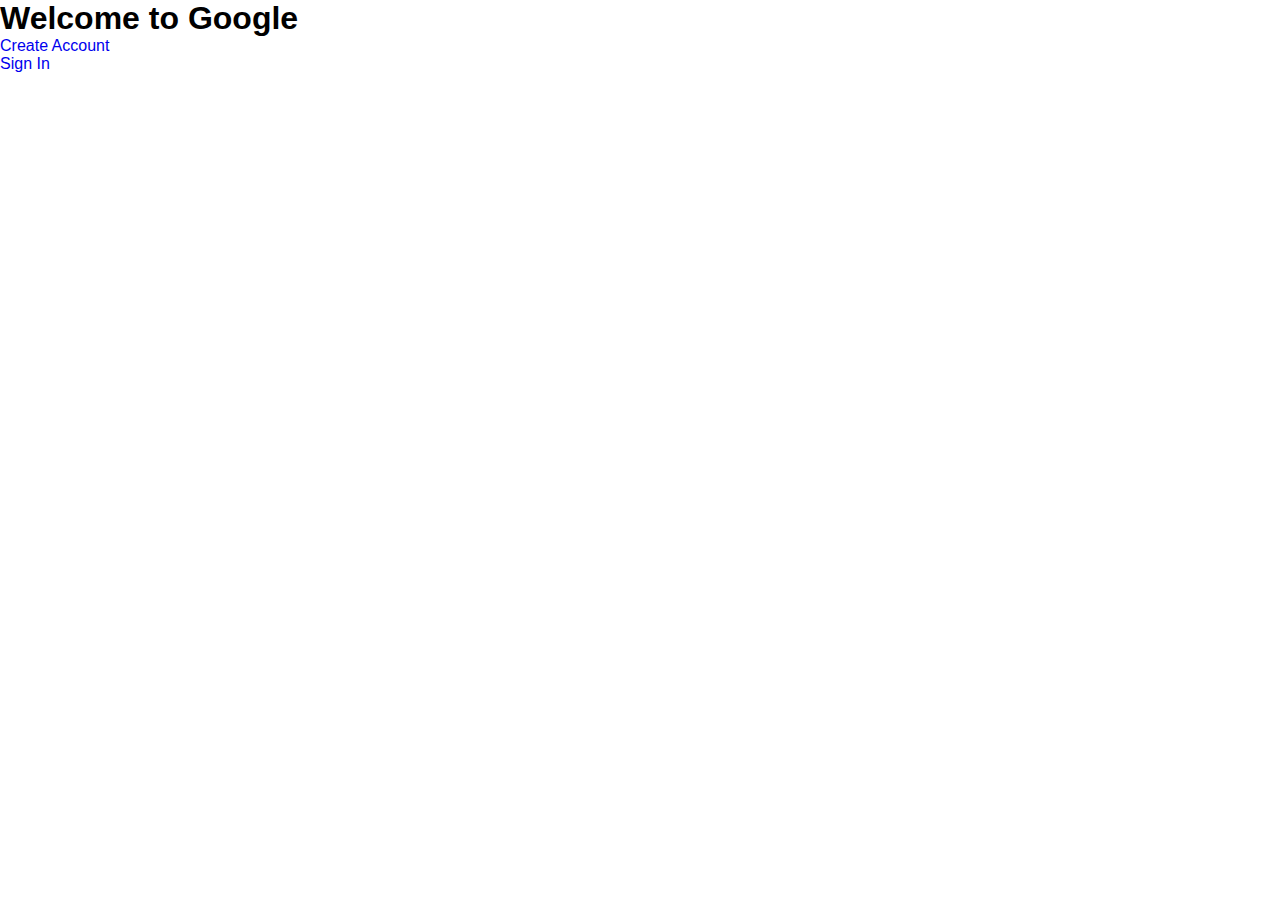
==== index.html @ 626d00bc "sign up page added" ====
<!DOCTYPE html>
<html lang="en">

<head>
    <meta charset="UTF-8">
    <meta http-equiv="X-UA-Compatible" content="IE=edge">
    <meta name="viewport" content="width=device-width, initial-scale=1.0">
    <link rel="stylesheet" href="css/style.css">
    <title>Document</title>
</head>

<body>
    <div class="container">
        <div class="welcome-header">
            <h1>Welcome to Google</h1>
        </div>
        <div class="welcome-btns">
            <ul>
                <li><a href="signup.html">Create Account</a></li>
                <li><a href="login.html">Sign In</a></li>
            </ul>
        </div>
    </div>
</body>

</html>
---- css/style.css ----
@import url('https://fonts.googleapis.com/css2?family=Roboto:wght@100;300;400;500;700;900&display=swap');
@import url('https://fonts.googleapis.com/css2?family=Noto+Sans:wght@100;200;300;400;500;600;700;800;900&display=swap');

* {
    font-family: "Google Sans", "Noto Sans Myanmar UI", arial, sans-serif;
    margin: 0px;
    padding: 0px;
}

div {
    margin: 0;
    padding: 0;
}

ul {
    list-style: none;
}

a {
    text-decoration: none;
}

.btns {}

/* Sign-Up */

.signup {}

.signup-container {
    width: 750px;
    margin: 0px auto;
    padding: 40px;
    position: absolute;
    top: 50%;
    left: 50%;
    transform: translate(-50%, -50%);
}

.border {
    border: 1px solid #dadce0;
    border-radius: 8px;
}

.signup-content {
    display: flex;
}

.signup-content>.content-left {}

.signup-content>.content-right {
    padding-left: 50px;
    padding-top: 100px;
    text-align: center;

}

.content-right>.content-image {}

.content-right>.content-tagline>p {
    font-weight: 300;
    font-size: 16px;
    color: #202124;
    font-family: roboto, "Noto Sans Myanmar UI", arial, sans-serif;
}

.content-left>.logo>img {
    width: 100px;
}

.w-100 {
    width: 100%;
}

.signup-headings>h3 {
    font-family: "Google Sans", "Noto Sans Myanmar UI", arial, sans-serif;
    font-size: 24px;
    font-weight: 400;
    line-height: 1.3333;
    padding: 15px 0px;
}

.signup-text>p {
    font-family: roboto, "Noto Sans Myanmar UI", arial, sans-serif;
    color: #202124;
    font-size: 16px;
    font-weight: 400;
    letter-spacing: 0.1px;
    line-height: 1.5;
    padding-bottom: 20px;
}

.w-50 {
    width: 50%;
}

.input-flex {
    display: flex;
    justify-content: space-between;
    gap: 10px;
}

.input-box {
    position: relative;
    margin: 10px 0px;
}

.input {
    box-sizing: border-box;
    background-color: #ffffff;
    border-radius: 4px;
    border: 1px solid rgb(218, 220, 224);
    color: #202124;
    padding: 6px 8px;
    height: 35px;
    width: 100%;
    transition: .25s;
}

input:focus {
    outline: none;
    border: 1px solid #1a73e8;
}

.input-label {
    position: absolute;
    color: #6c6f72;
    font-size: 14px;
    font-weight: 400px;
    overflow: hidden;
    text-overflow: ellipsis;
    white-space: nowrap;
    top: 8px;
    left: 8px;
    padding: 0px 5px;
    transition: .25s;
}

.input:focus+.input-label {
    color: #1a73e8;
}

.input-box.active .input-label,
.input:focus+.input-label,
.input:active+.input-label {
    top: -6px;
    background-color: #ffffff;
    font-size: 11px;
}

.error {
    border-color: #d93025;
}

.error+.input-label {}

.err-txt {
    font-family: roboto;
    font-size: 12px;
    color: #d93025;
    padding: 5px 0px;
}

.info-text {
    font-family: roboto;
    font-size: 12px;
    padding: 0px 10px;
    color: #6c6f72;
}

.input-check {
    display: flex;
    align-items: center;
}

.check-text {
    padding: 0px 10px;
    color: #3b3b3b;
    font-size: 14px;
}

.checkbox {
    display: flex;
}

input[type=checkbox] {
    width: 20px;
}

.form-bottom {
    padding-top: 60px;
    align-items: center;
}

.link-btn>a {
    font-family: "Google Sans", Roboto, Arial, sans-serif;
    font-weight: 500;
    color: #1a73e8;
    font-size: 14px;
    padding: 10px 15px;
}

.link-btn>a:hover {
    background: #f5f9ff;
    border-radius: 4px;
    color: #0e5fc9;
}

.input-btn>button {
    font-family: "Google Sans", Roboto, Arial, sans-serif;
    font-weight: 500;
    background: #1a73e8;
    color: #ffffff;
    padding: 10px 20px;
    border: none;
    border-radius: 4px;
    font-size: 14px;
}

.input-btn>button:hover {
    background-color: #1661c4;
    cursor: pointer;
    box-shadow: 0 1px 2px 0 rgb(60 64 67 / 30%), 0 1px 3px 1px rgb(60 64 67 / 15%);
    /* box-shadow: 0 1px 2px 0 var(--gm-fillbutton-keyshadow-color, rgba(60, 64, 67, .3)), 0 1px 3px 1px var(--gm-fillbutton-ambientshadow-color, rgba(60, 64, 67, .15)); */
}
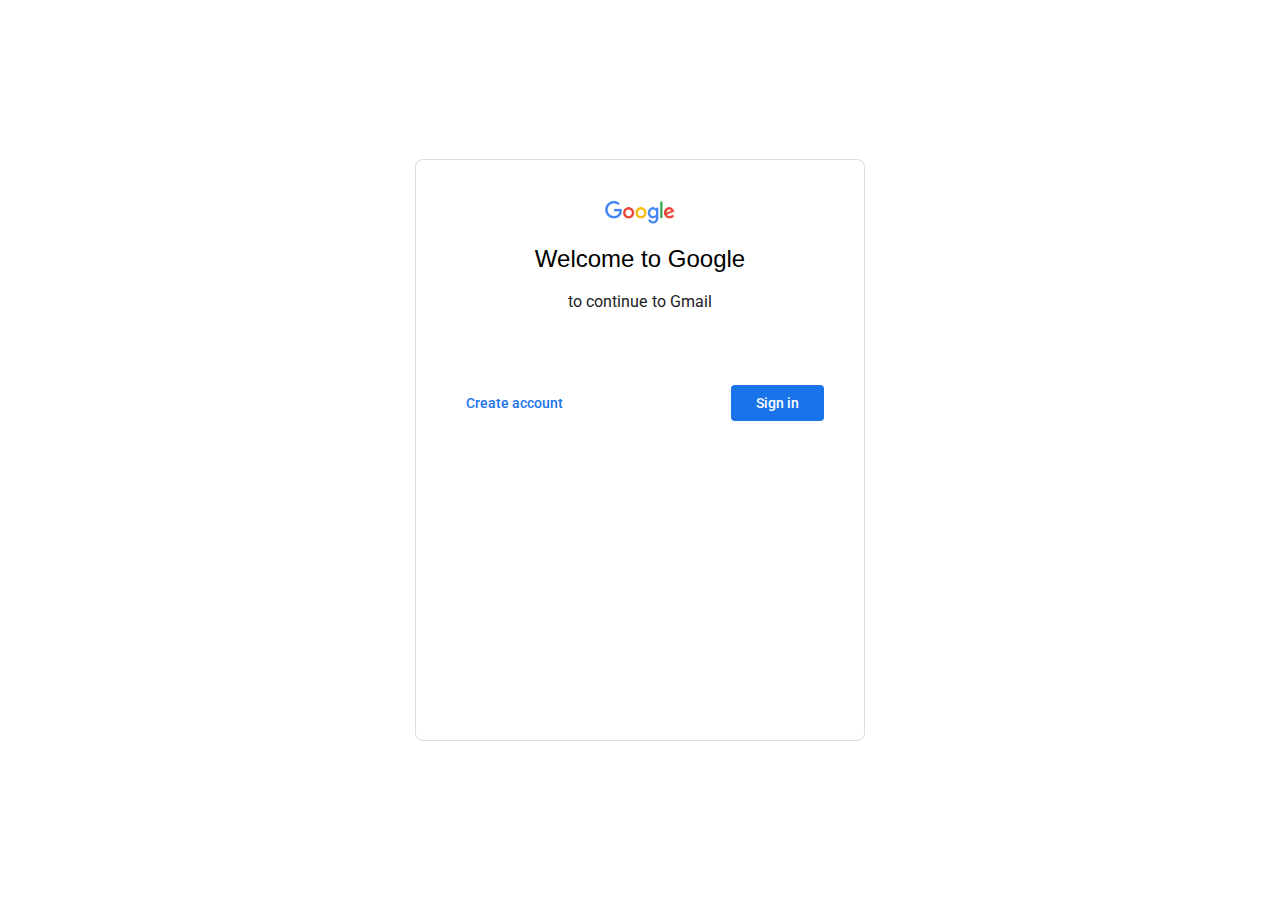
==== commit 8c991629: "google form completed" ====
--- a/index.html
+++ b/index.html
@@ -6,21 +6,39 @@
     <meta http-equiv="X-UA-Compatible" content="IE=edge">
     <meta name="viewport" content="width=device-width, initial-scale=1.0">
     <link rel="stylesheet" href="css/style.css">
-    <title>Document</title>
+    <title>Gmail</title>
 </head>
 
 <body>
-    <div class="container">
-        <div class="welcome-header">
-            <h1>Welcome to Google</h1>
+    <section class="login">
+        <div class="login-container ">
+            <div class="login-content border">
+                <div class="login-header">
+                    <div class="logo">
+                        <img src="./images/google-logo.png" alt="Google Logo">
+                    </div>
+                    <div class="login-taglines">
+                        <div class="login-headings">
+                            <h3>Welcome to Google</h3>
+                        </div>
+                        <div class="login-text">
+                            <p>to continue to Gmail</p>
+                        </div>
+                    </div>
+                </div>
+                <div class="form-bottom">
+                    <div class="link-btn">
+                        <a href="signup.html">Create account</a>
+                    </div>
+                    <div class="input-btn">
+                        <a href="login.html">Sign in</a>
+                    </div>
+                </div>
+            </div>
         </div>
-        <div class="welcome-btns">
-            <ul>
-                <li><a href="signup.html">Create Account</a></li>
-                <li><a href="login.html">Sign In</a></li>
-            </ul>
-        </div>
-    </div>
+    </section>
 </body>
+<script src="js/script.js"></script>
+<script src="js/validation.js"></script>
 
 </html>--- a/css/style.css
+++ b/css/style.css
@@ -29,11 +29,27 @@
 .signup-container {
     width: 750px;
     margin: 0px auto;
-    padding: 40px;
     position: absolute;
     top: 50%;
     left: 50%;
     transform: translate(-50%, -50%);
+    transition: .2s;
+}
+
+.login-container {
+    width: 450px;
+    margin: 0px auto;
+    position: absolute;
+    top: 50%;
+    left: 50%;
+    transform: translate(-50%, -50%);
+    transition: .2s;
+}
+
+.login-content {
+    padding: 40px;
+    height: auto;
+    min-height: 500px;
 }
 
 .border {
@@ -43,6 +59,7 @@
 
 .signup-content {
     display: flex;
+    padding: 40px;
 }
 
 .signup-content>.content-left {}
@@ -63,15 +80,25 @@
     font-family: roboto, "Noto Sans Myanmar UI", arial, sans-serif;
 }
 
+.login-header {
+    text-align: center;
+}
+
+.login-header>.logo>img {
+    width: 70px;
+
+}
+
 .content-left>.logo>img {
-    width: 100px;
+    width: 70px;
 }
 
 .w-100 {
     width: 100%;
 }
 
-.signup-headings>h3 {
+.signup-headings>h3,
+.login-headings>h3 {
     font-family: "Google Sans", "Noto Sans Myanmar UI", arial, sans-serif;
     font-size: 24px;
     font-weight: 400;
@@ -79,7 +106,8 @@
     padding: 15px 0px;
 }
 
-.signup-text>p {
+.signup-text>p,
+.login-text>p {
     font-family: roboto, "Noto Sans Myanmar UI", arial, sans-serif;
     color: #202124;
     font-size: 16px;
@@ -101,7 +129,7 @@
 
 .input-box {
     position: relative;
-    margin: 10px 0px;
+    margin-top: 20px;
 }
 
 .input {
@@ -114,11 +142,55 @@
     height: 35px;
     width: 100%;
     transition: .25s;
+    margin: 2px;
+}
+
+.login-input {
+    font-size: 16px;
+    height: 50px;
+    padding: 13px 15px;
+}
+.login-link{
+    width: 100%;
+}
+
+.login-mail-link {
+    display: flex;
+    justify-content: center;
+    border-radius: 16px;
+    align-items: flex-start;
+    background: #fff;
+    border: 1px solid #dadce0;
+    color: #3c4043;
+    cursor: pointer;
+    padding: 5px 10px;
+}
+
+.login-mail-link:hover {
+    background: rgba(60, 64, 67, 0.039)
+}
+
+.login-mail-link>.mail-icon>svg,
+.login-mail-link>.down-arrow>svg {
+    width: 20px;
+    padding: 0px 5px;
+}
+
+.login-mail-link>.mail-name>p {
+    font-family: "Google Sans", "Noto Sans Myanmar UI", arial, sans-serif;
+    color: #3c4043;
+    font-size: 16px;
+    font-weight: 500;
+    letter-spacing: 0.25px;
 }
 
 input:focus {
     outline: none;
-    border: 1px solid #1a73e8;
+    border: 2px solid #1a73e8;
+}
+
+input.error:focus {
+    border: 2px solid #d93025;
 }
 
 .input-label {
@@ -135,13 +207,22 @@
     transition: .25s;
 }
 
+.login-label {
+    font-size: 16px;
+    top: 18px;
+    left: 12px;
+}
+
 .input:focus+.input-label {
     color: #1a73e8;
 }
 
+.input.error:focus+.input-label {
+    color: #d93025;
+}
+
 .input-box.active .input-label,
-.input:focus+.input-label,
-.input:active+.input-label {
+.input:focus+.input-label {
     top: -6px;
     background-color: #ffffff;
     font-size: 11px;
@@ -158,12 +239,15 @@
     font-size: 12px;
     color: #d93025;
     padding: 5px 0px;
+    display: flex;
+    gap: 10px;
+    align-items: flex-end;
 }
 
 .info-text {
     font-family: roboto;
     font-size: 12px;
-    padding: 0px 10px;
+    padding: 5px 10px;
     color: #6c6f72;
 }
 
@@ -186,7 +270,33 @@
     width: 20px;
 }
 
+.forgot-mail,
+.login-desc {
+    padding: 10px 0px;
+}
+
+.forgot-mail>a,
+.learn-more>a {
+    font-family: roboto, "Noto Sans Myanmar UI", arial, sans-serif;
+    color: #1a73e8;
+    font-weight: 500;
+    font-size: 14px;
+    letter-spacing: .25px;
+}
+
+.login-desc {
+    margin-top: 32px;
+}
+
+.login-desc>p {
+    color: #5f6368;
+    font-size: 14px;
+    line-height: 1.4286;
+}
+
 .form-bottom {
+    display: flex;
+    justify-content: space-between;
     padding-top: 60px;
     align-items: center;
 }
@@ -196,7 +306,7 @@
     font-weight: 500;
     color: #1a73e8;
     font-size: 14px;
-    padding: 10px 15px;
+    padding: 10px;
 }
 
 .link-btn>a:hover {
@@ -204,13 +314,13 @@
     border-radius: 4px;
     color: #0e5fc9;
 }
-
+.input-btn>a,
 .input-btn>button {
     font-family: "Google Sans", Roboto, Arial, sans-serif;
     font-weight: 500;
     background: #1a73e8;
     color: #ffffff;
-    padding: 10px 20px;
+    padding: 10px 25px;
     border: none;
     border-radius: 4px;
     font-size: 14px;
@@ -221,4 +331,44 @@
     cursor: pointer;
     box-shadow: 0 1px 2px 0 rgb(60 64 67 / 30%), 0 1px 3px 1px rgb(60 64 67 / 15%);
     /* box-shadow: 0 1px 2px 0 var(--gm-fillbutton-keyshadow-color, rgba(60, 64, 67, .3)), 0 1px 3px 1px var(--gm-fillbutton-ambientshadow-color, rgba(60, 64, 67, .15)); */
+}
+
+@media only screen and (max-width: 900px) {
+    .signup-container {
+        width: 450px;
+    }
+
+    .content-right {
+        display: none;
+    }
+
+    .signup-content {
+        display: block;
+    }
+}
+
+@media only screen and (max-width:600px) {
+    .border {
+        border: none;
+    }
+
+    .signup-container,
+    .login-container {
+        width: 100%;
+    }
+
+    .input-flex {
+        display: block;
+    }
+
+    .w-50 {
+        width: 100%;
+    }
+
+}
+
+@media only screen and (max-width:450px) {
+    .signup-content {
+        padding: 40px 20px;
+    }
 }